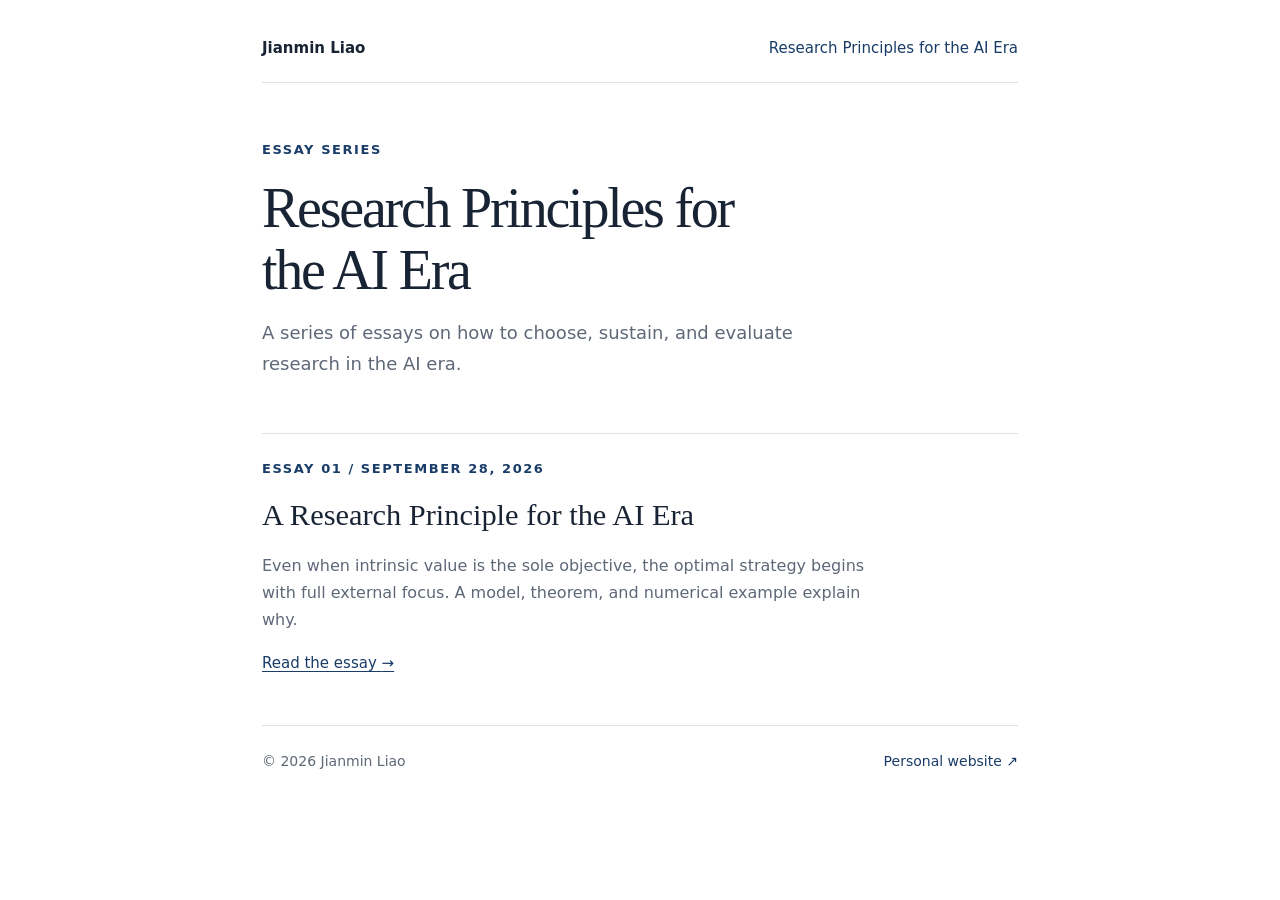
==== thoughts/index.html @ 2394133e "Focus research principle on initial full external allocation" ====
<!doctype html>
<html lang="en">
<head>
  <meta charset="utf-8">
  <meta name="viewport" content="width=device-width, initial-scale=1">
  <meta name="description" content="A series of essays on how to choose, sustain, and evaluate research in the AI era.">
  <link rel="canonical" href="https://jianminliao.github.io/thoughts/">
  <meta property="og:title" content="Research Principles for the AI Era | Jianmin Liao">
  <meta property="og:description" content="A series of essays on how to choose, sustain, and evaluate research in the AI era.">
  <meta property="og:type" content="website">
  <meta property="og:url" content="https://jianminliao.github.io/thoughts/">
  <meta name="theme-color" content="#193c68">
  <title>Research Principles for the AI Era | Jianmin Liao</title>
  <link rel="icon" href="/assets/favicon.svg" type="image/svg+xml">
  <link rel="stylesheet" href="/styles.css">
  <link rel="stylesheet" href="/thoughts/thoughts.css?v=1c3a1c66e0">
</head>
<body>
  <a class="skip-link" href="#main">Skip to content</a>
  <div class="essay-shell">
    <header class="essay-masthead"><a href="/">Jianmin Liao</a><a href="/thoughts/">Research Principles for the AI Era</a></header>
    <main id="main" tabindex="-1"><header class="essay-header">
  <p class="eyebrow">Essay series</p>
  <h1>Research Principles for the AI Era</h1>
  <p class="essay-deck">A series of essays on how to choose, sustain, and evaluate research in the AI era.</p>
</header>
<article class="thought-entry">
  <p class="eyebrow">Essay 01 / <time datetime="2026-09-28">September 28, 2026</time></p>
  <h2><a href="research-principle-ai-era.html">A Research Principle for the AI Era</a></h2>
  <p>Even when intrinsic value is the sole objective, the optimal strategy begins with full external focus. A model, theorem, and numerical example explain why.</p>
  <a class="read-link" href="research-principle-ai-era.html">Read the essay <span aria-hidden="true">→</span></a>
</article></main>
    <footer><span>© 2026 Jianmin Liao</span><a href="/">Personal website <span aria-hidden="true">↗</span></a></footer>
  </div>
</body>
</html>
---- styles.css ----
:root {
  color-scheme: light;
  --ink: #182333;
  --muted: #5e6877;
  --accent: #193c68;
  --line: #dce2e9;
  --wash: #f4f7fb;
  --serif: Georgia, "Times New Roman", serif;
}
* { box-sizing: border-box; }
html { scroll-behavior: smooth; scroll-padding-top: 2rem; }
body { margin: 0; background: #fff; color: var(--ink); font: 1rem/1.7 system-ui, -apple-system, BlinkMacSystemFont, "Segoe UI", sans-serif; }
a { color: var(--accent); text-underline-offset: .22em; }
a:hover { text-decoration-thickness: 2px; }
a:focus-visible { outline: 3px solid #306aab; outline-offset: 5px; border-radius: 2px; }
::selection { background: #d9e7f7; }
.skip-link { position: fixed; top: .5rem; left: 1rem; z-index: 10; padding: .6rem 1rem; background: white; transform: translateY(-180%); }
.skip-link:focus { transform: translateY(0); }
.site-shell { max-width: 1180px; margin: 0 auto; padding: 4.5rem 3rem 0; display: grid; grid-template-columns: 255px minmax(0, 1fr); gap: 5rem; }
.profile { align-self: start; position: sticky; top: 3rem; padding-bottom: 2rem; }
.wordmark { display: block; text-decoration: none; color: var(--ink); font-size: .875rem; font-weight: 650; letter-spacing: .03em; }
.name-period { color: var(--accent); }
.cv-link { display: flex; justify-content: space-between; align-items: center; margin: 0 0 2rem; border: 1px solid var(--accent); padding: .55rem .85rem; font-size: .875rem; text-decoration: none; }
.cv-link:hover { background: var(--wash); }
.profile-links { display: flex; flex-wrap: wrap; gap: 1rem; margin-top: 2rem; font-size: .875rem; }
.research-note { margin: 2rem 0 0; padding: 1rem 1.25rem; background: var(--wash); border-left: 3px solid var(--accent); font-size: .9375rem; }
.note-label { display: block; color: var(--accent); font-size: .75rem; font-weight: 650; text-transform: uppercase; letter-spacing: .08em; margin-bottom: .25rem; }
.education { margin-top: 2rem; }
.education h3 { font-size: .875rem; margin: 0 0 1rem; color: var(--muted); font-weight: 600; }
.education > div { display: flex; justify-content: space-between; align-items: baseline; gap: 1rem; margin-top: 1rem; font-size: .9375rem; }
.education p { margin: 0; }
.education .venue { white-space: nowrap; font-size: .8125rem; }
.publication .publication-tag, .project .publication-tag { margin: 0 0 .7rem; font-size: .8125rem; color: var(--accent); font-weight: 600; }
.publication h3 a { color: var(--ink); text-decoration: none; }
.publication h3 a:hover { color: var(--accent); text-decoration: underline; }
.authors { font-size: .9375rem; }
.publication .work-description, .project .work-description { margin-top: .85rem; color: var(--muted); }
.toolkit { margin: 2rem 0 0; padding-top: 1.25rem; border-top: 1px solid var(--line); color: var(--muted); font-size: .9375rem; }
.toolkit strong { color: var(--ink); font-weight: 600; }
.wordmark-rule { display: block; width: 34px; height: 3px; background: var(--accent); margin-top: 1rem; margin-bottom: 3.25rem; }
.eyebrow { color: var(--accent); font-size: .8125rem; font-weight: 650; letter-spacing: .12em; text-transform: uppercase; margin: 0 0 1rem; }
h1, h2, p { margin-top: 0; }
h1 { font-family: var(--serif); font-size: clamp(2.25rem, 4vw, 3rem); font-weight: 400; line-height: 1.12; letter-spacing: -.04em; margin-bottom: 1rem; overflow-wrap: anywhere; }
.affiliation { font-size: .9375rem; margin-bottom: 2.25rem; }
nav { display: grid; border-top: 1px solid var(--line); padding-top: 1rem; }
nav a { display: flex; align-items: center; justify-content: space-between; gap: 1rem; min-height: 44px; padding: .4rem 0; font-size: .9375rem; color: var(--ink); text-decoration: none; }
nav a span { color: var(--muted); font-size: .75rem; font-variant-numeric: tabular-nums; }
nav a:hover { color: var(--accent); text-decoration: underline; }
main { min-width: 0; }
main:focus { outline: none; }
section { padding: 2.75rem 0; border-top: 1px solid var(--line); scroll-margin-top: 1rem; }
.intro { padding-top: .2rem; padding-bottom: 3.25rem; border: 0; }
.intro h2 { font-family: var(--serif); font-weight: 400; font-size: clamp(2.4rem, 5vw, 3.6rem); line-height: 1.12; letter-spacing: -.04em; margin: 0 0 2rem; }
.intro-copy { max-width: 38rem; font-size: 1.125rem; line-height: 1.8; }
.intro-copy p { margin-bottom: 1rem; }
.intro-copy p:last-child { margin-bottom: 0; }
.section-heading { display: flex; align-items: baseline; justify-content: space-between; gap: 1rem; margin-bottom: 1.25rem; }
.section-heading h2 { font: 400 1.8rem/1.3 var(--serif); letter-spacing: -.025em; margin: 0; }
.section-number { color: var(--muted); font-size: .8125rem; font-variant-numeric: tabular-nums; }
.section-intro { margin-bottom: 0; }
.muted { color: var(--muted); }
.contact-list { list-style: none; padding: 0; margin: 1.5rem 0 0; }
.contact-list li { display: flex; justify-content: space-between; gap: 1rem; padding: .75rem 0; border-bottom: 1px solid var(--line); font-size: .9375rem; }
.contact-list a { overflow-wrap: anywhere; }
.service-list { list-style: none; padding: 0; margin: 0; }
.service-list li { display: flex; flex-wrap: wrap; justify-content: space-between; gap: .25rem 1rem; padding: .75rem 0; border-bottom: 1px solid var(--line); font-size: .9375rem; }
.service-list strong { font-weight: 600; }
.service-list span { color: var(--muted); }
.interests { list-style: none; padding: 0; display: flex; flex-wrap: wrap; gap: .65rem; }
.interests li { border: 1px solid var(--line); padding: .3rem .8rem; font-size: .9375rem; }
.publication, .project { padding: 1.5rem 0; border-bottom: 1px solid var(--line); }
.publication:first-of-type, .project:first-of-type { padding-top: 0; }
.publication:last-child, .project:last-child { border-bottom: 0; padding-bottom: 0; }
.publication h3, .project h3 { font-size: 1.125rem; line-height: 1.5; margin: 0 0 .4rem; }
.publication p, .project p { margin: .3rem 0; }
.venue { color: var(--muted); font-size: .9375rem; }
.work-links { display: flex; flex-wrap: wrap; gap: 1rem; margin-top: .75rem; font-size: .9375rem; }
footer { display: flex; justify-content: space-between; gap: 1rem; padding: 1.5rem 0 2rem; border-top: 1px solid var(--line); color: var(--muted); font-size: .875rem; }
footer a { text-decoration: none; }
@media (max-width: 900px) {
  .site-shell { grid-template-columns: 210px minmax(0, 1fr); gap: 2.75rem; padding: 3rem 2rem 0; }
}
@media (max-width: 680px) {
  html { scroll-padding-top: 1rem; }
  .site-shell { display: block; padding: 1.5rem 1.25rem 0; }
  .profile { position: static; padding-bottom: 1.75rem; }
  .wordmark-rule { margin-bottom: 1.5rem; margin-top: .5rem; }
  h1 { font-size: 2.4rem; margin-bottom: .75rem; }
  h1 br { display: none; }
  .affiliation { margin-bottom: 1rem; }
  nav { display: flex; flex-wrap: wrap; column-gap: 1.25rem; row-gap: .15rem; }
  nav a { font-size: .875rem; }
  nav a span { display: none; }
  section { padding: 2rem 0; }
  .intro { padding-bottom: 2.5rem; }
  .intro h2 { font-size: 2.15rem; margin-bottom: 1.5rem; }
  .section-heading h2 { font-size: 1.65rem; }
  .contact-list li { flex-wrap: wrap; gap: .25rem 1rem; }
  .education > div { display: block; }
  .education .venue { margin-top: .2rem; white-space: normal; }
  .cv-link { max-width: 16rem; margin-bottom: 1.25rem; }
  .profile-links { margin-top: 1rem; }
}
@media (prefers-reduced-motion: reduce) { html { scroll-behavior: auto; } }
@media print {
  nav, .wordmark, .skip-link, footer { display: none; }
  .site-shell { display: block; max-width: none; padding: 0; }
  .profile { position: static; }
  section { padding: 1rem 0; break-inside: avoid; }
  a { color: inherit; }
}
---- thoughts/thoughts.css ----
.essay-shell { max-width: 820px; margin: 0 auto; padding: 2.25rem 2rem 0; }
.essay-masthead { display: flex; justify-content: space-between; gap: 1rem; padding-bottom: 1.25rem; border-bottom: 1px solid var(--line); font-size: .9375rem; }
.essay-masthead a { text-decoration: none; }
.essay-masthead a:first-child { color: var(--ink); font-weight: 650; }
.essay-masthead a:last-child { max-width: 65%; text-align: right; }
.essay-header { padding: 3.5rem 0 2.25rem; }
.essay-header h1 { font-size: clamp(2.25rem, 5.5vw, 3.5rem); line-height: 1.12; max-width: 18ch; }
.essay-meta { color: var(--muted); font-size: .9375rem; margin: 1.5rem 0 0; }
.essay-deck { font-size: 1.125rem; color: var(--muted); max-width: 34rem; }
.essay-body { font-size: 1.0625rem; line-height: 1.85; padding-bottom: 2.5rem; }
.essay-body > p:first-child { font-size: 1.25rem; line-height: 1.65; padding: 1.25rem 1.5rem; background: var(--wash); border-left: 3px solid var(--accent); }
.essay-body p { margin: 0 0 1.15rem; }
.essay-body h2 { margin: 2.75rem 0 1.25rem; padding-top: 1.5rem; border-top: 1px solid var(--line); font: 400 1.8rem/1.3 var(--serif); }
.essay-body strong { font-weight: 650; }
.equation { display: flex; flex-wrap: wrap; justify-content: center; align-items: center; gap: .5rem 1.5rem; margin: 1.35rem 0; }
.equation-part { max-width: 100%; overflow-x: auto; padding: .4rem .2rem .65rem; }
.equation math { min-width: min-content; font-size: 1.1em; }
math { font-family: "Cambria Math", "STIX Two Math", math; }
.theorem { border-left: 3px solid var(--accent); padding: .75rem 1.5rem; background: var(--wash); }
.theorem .eyebrow { margin-bottom: .65rem; }
.theorem > p:last-child { margin-bottom: 0; }
.simulation-figure { margin: 1.5rem 0 2rem; }
.simulation-figure img { display: block; width: 100%; height: auto; }
.simulation-figure figcaption { margin-top: 1rem; color: var(--muted); font-size: .9rem; line-height: 1.7; }
.thought-entry { padding: 1.5rem 0 3rem; border-top: 1px solid var(--line); }
.thought-entry h2 { font: 400 1.9rem/1.3 var(--serif); margin: 0 0 1rem; }
.thought-entry h2 a { color: var(--ink); text-decoration: none; }
.thought-entry h2 a:hover { color: var(--accent); text-decoration: underline; }
.thought-entry p:not(.eyebrow) { max-width: 38rem; color: var(--muted); }
.read-link { font-size: .9375rem; }
@media (max-width: 680px) {
  .essay-shell { padding: 1.25rem 1.25rem 0; }
  .essay-header { padding: 2.5rem 0 1.75rem; }
  .essay-body { font-size: 1rem; }
  .essay-body > p:first-child { font-size: 1.125rem; padding: 1rem; }
  .theorem { padding: .75rem 1rem; }
  .essay-body h2 { margin-top: 2.25rem; }
}
@media (max-width: 380px) {
  .theorem .equation math { font-size: 1em; }
}
@media print {
  .essay-shell { max-width: none; padding: 0; }
  .essay-masthead, .work-links { display: none; }
  .essay-header { padding: 0 0 1rem; }
  .essay-body { font-size: 10pt; }
  .equation { overflow: visible; }
}
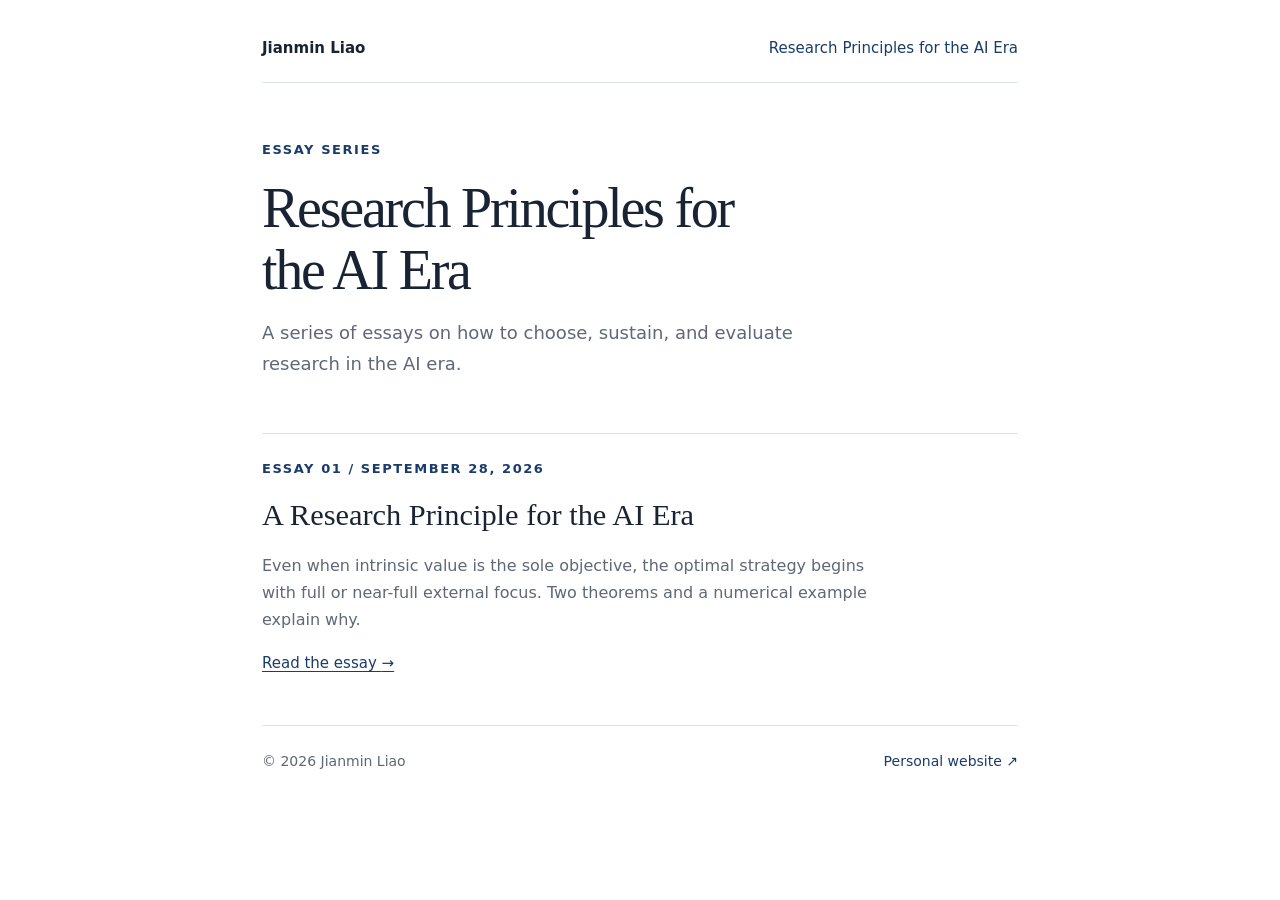
==== commit 8917ec5d: "Add nonlinear initial allocation theorem" ====
--- a/thoughts/index.html
+++ b/thoughts/index.html
@@ -27,7 +27,7 @@
 <article class="thought-entry">
   <p class="eyebrow">Essay 01 / <time datetime="2026-09-28">September 28, 2026</time></p>
   <h2><a href="research-principle-ai-era.html">A Research Principle for the AI Era</a></h2>
-  <p>Even when intrinsic value is the sole objective, the optimal strategy begins with full external focus. A model, theorem, and numerical example explain why.</p>
+  <p>Even when intrinsic value is the sole objective, the optimal strategy begins with full or near-full external focus. Two theorems and a numerical example explain why.</p>
   <a class="read-link" href="research-principle-ai-era.html">Read the essay <span aria-hidden="true">→</span></a>
 </article></main>
     <footer><span>© 2026 Jianmin Liao</span><a href="/">Personal website <span aria-hidden="true">↗</span></a></footer>
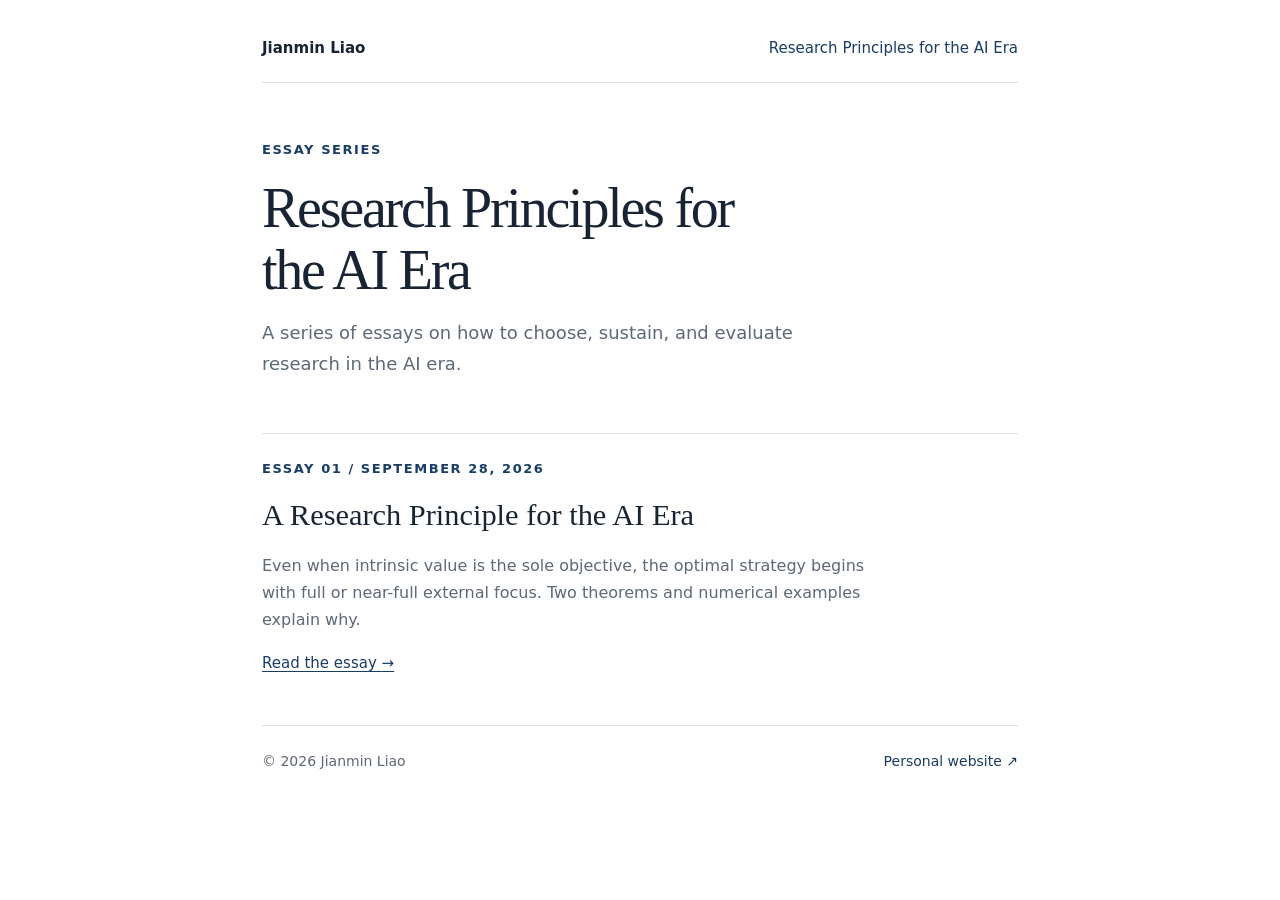
==== commit 8f419936: "Illustrate nonlinear allocation with a 100-cycle example" ====
--- a/thoughts/index.html
+++ b/thoughts/index.html
@@ -27,7 +27,7 @@
 <article class="thought-entry">
   <p class="eyebrow">Essay 01 / <time datetime="2026-09-28">September 28, 2026</time></p>
   <h2><a href="research-principle-ai-era.html">A Research Principle for the AI Era</a></h2>
-  <p>Even when intrinsic value is the sole objective, the optimal strategy begins with full or near-full external focus. Two theorems and a numerical example explain why.</p>
+  <p>Even when intrinsic value is the sole objective, the optimal strategy begins with full or near-full external focus. Two theorems and numerical examples explain why.</p>
   <a class="read-link" href="research-principle-ai-era.html">Read the essay <span aria-hidden="true">→</span></a>
 </article></main>
     <footer><span>© 2026 Jianmin Liao</span><a href="/">Personal website <span aria-hidden="true">↗</span></a></footer>
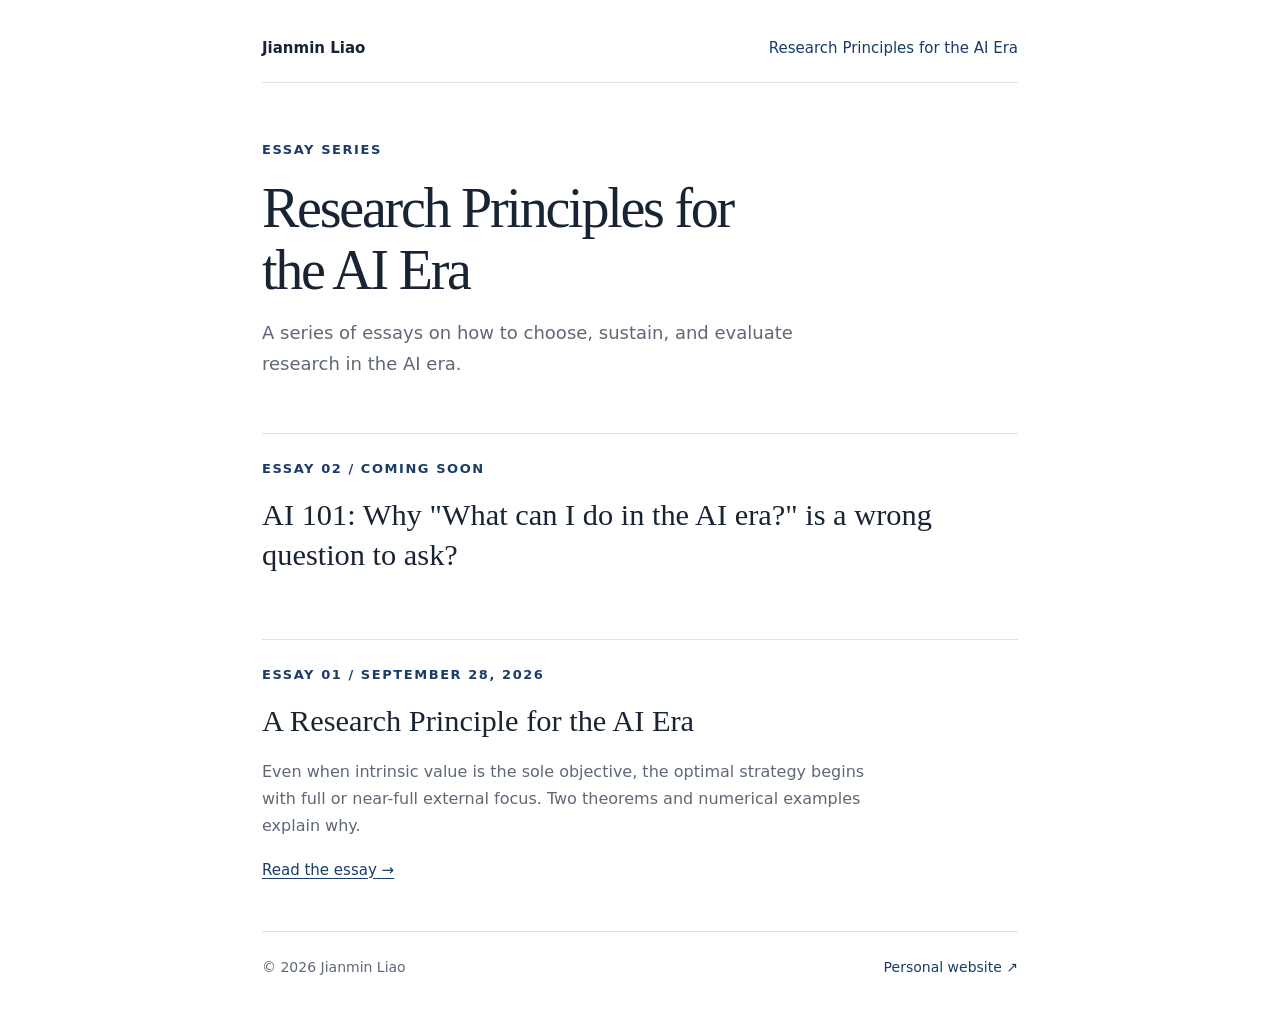
==== commit b58b78a8: "Add upcoming AI 101 essay title" ====
--- a/thoughts/index.html
+++ b/thoughts/index.html
@@ -13,7 +13,7 @@
   <title>Research Principles for the AI Era | Jianmin Liao</title>
   <link rel="icon" href="/assets/favicon.svg" type="image/svg+xml">
   <link rel="stylesheet" href="/styles.css">
-  <link rel="stylesheet" href="/thoughts/thoughts.css?v=1c3a1c66e0">
+  <link rel="stylesheet" href="/thoughts/thoughts.css?v=429e8741ff">
 </head>
 <body>
   <a class="skip-link" href="#main">Skip to content</a>
@@ -25,6 +25,10 @@
   <p class="essay-deck">A series of essays on how to choose, sustain, and evaluate research in the AI era.</p>
 </header>
 <article class="thought-entry">
+  <p class="eyebrow">Essay 02 / Coming soon</p>
+  <h2>AI 101: Why "What can I do in the AI era?" is a wrong question to ask?</h2>
+</article>
+<article class="thought-entry">
   <p class="eyebrow">Essay 01 / <time datetime="2026-09-28">September 28, 2026</time></p>
   <h2><a href="research-principle-ai-era.html">A Research Principle for the AI Era</a></h2>
   <p>Even when intrinsic value is the sole objective, the optimal strategy begins with full or near-full external focus. Two theorems and numerical examples explain why.</p>
--- a/thoughts/thoughts.css
+++ b/thoughts/thoughts.css
@@ -8,9 +8,11 @@
 .essay-meta { color: var(--muted); font-size: .9375rem; margin: 1.5rem 0 0; }
 .essay-deck { font-size: 1.125rem; color: var(--muted); max-width: 34rem; }
 .essay-body { font-size: 1.0625rem; line-height: 1.85; padding-bottom: 2.5rem; }
-.essay-body > p:first-child { font-size: 1.25rem; line-height: 1.65; padding: 1.25rem 1.5rem; background: var(--wash); border-left: 3px solid var(--accent); }
+.essay-body > .essay-takeaway { font-size: 1.25rem; line-height: 1.65; padding: 1.25rem 1.5rem; background: var(--wash); border-left: 3px solid var(--accent); }
 .essay-body p { margin: 0 0 1.15rem; }
 .essay-body h2 { margin: 2.75rem 0 1.25rem; padding-top: 1.5rem; border-top: 1px solid var(--line); font: 400 1.8rem/1.3 var(--serif); }
+.essay-body h3 { margin: 2rem 0 1rem; font: 500 1.35rem/1.35 var(--serif); }
+.essay-body h2 + p > strong:only-child { display: block; font-size: 1.1875rem; line-height: 1.65; font-weight: 750; }
 .essay-body strong { font-weight: 650; }
 .equation { display: flex; flex-wrap: wrap; justify-content: center; align-items: center; gap: .5rem 1.5rem; margin: 1.35rem 0; }
 .equation-part { max-width: 100%; overflow-x: auto; padding: .4rem .2rem .65rem; }
@@ -32,7 +34,7 @@
   .essay-shell { padding: 1.25rem 1.25rem 0; }
   .essay-header { padding: 2.5rem 0 1.75rem; }
   .essay-body { font-size: 1rem; }
-  .essay-body > p:first-child { font-size: 1.125rem; padding: 1rem; }
+  .essay-body > .essay-takeaway { font-size: 1.125rem; padding: 1rem; }
   .theorem { padding: .75rem 1rem; }
   .essay-body h2 { margin-top: 2.25rem; }
 }
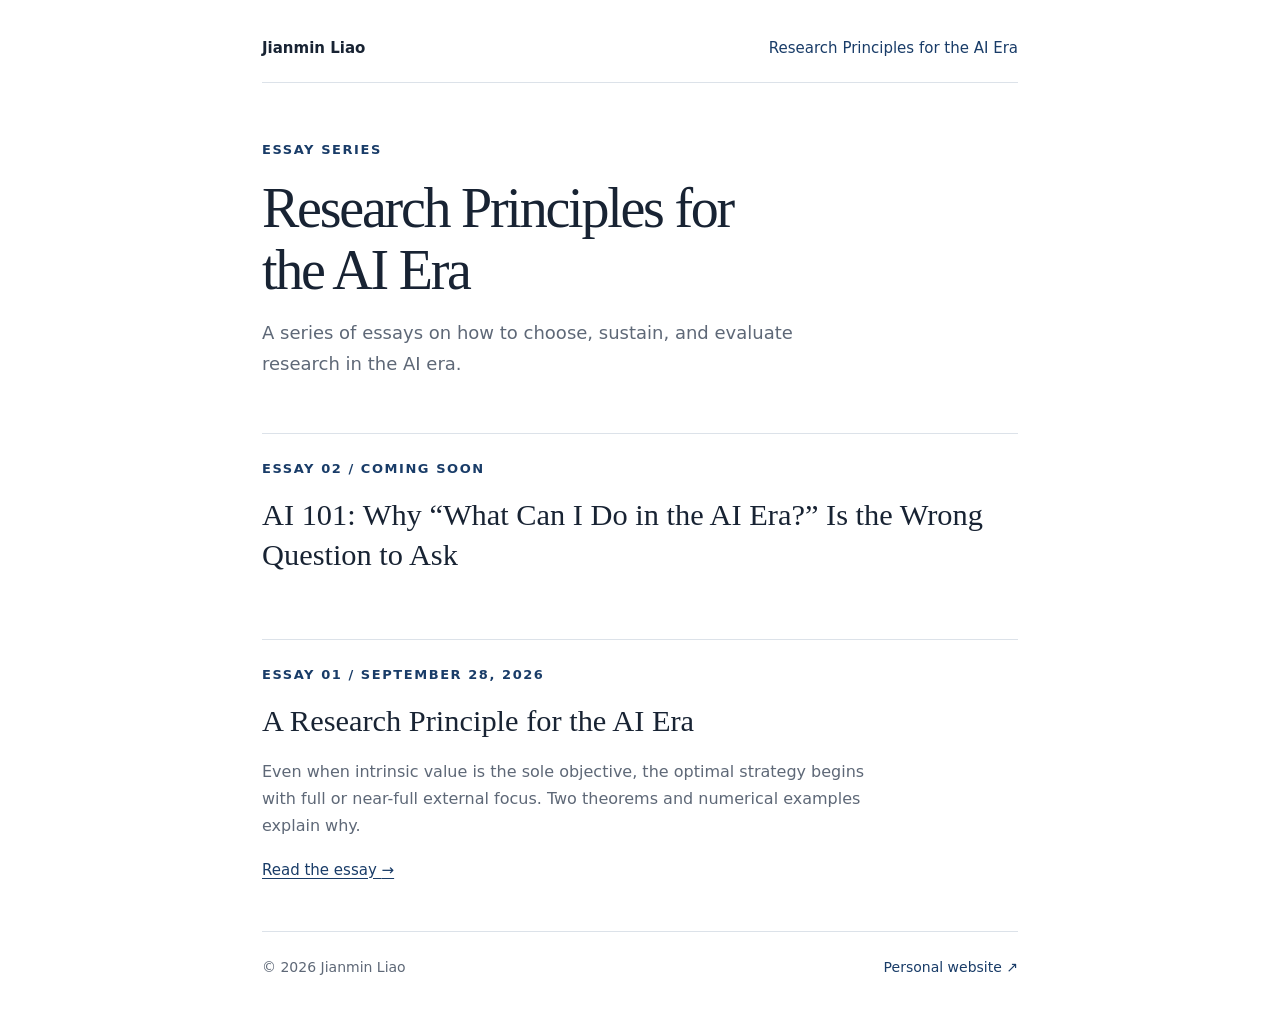
==== commit 0deafe40: "Polish the upcoming AI 101 essay title" ====
--- a/thoughts/index.html
+++ b/thoughts/index.html
@@ -26,7 +26,7 @@
 </header>
 <article class="thought-entry">
   <p class="eyebrow">Essay 02 / Coming soon</p>
-  <h2>AI 101: Why "What can I do in the AI era?" is a wrong question to ask?</h2>
+  <h2>AI 101: Why “What Can I Do in the AI Era?” Is the Wrong Question to Ask</h2>
 </article>
 <article class="thought-entry">
   <p class="eyebrow">Essay 01 / <time datetime="2026-09-28">September 28, 2026</time></p>
